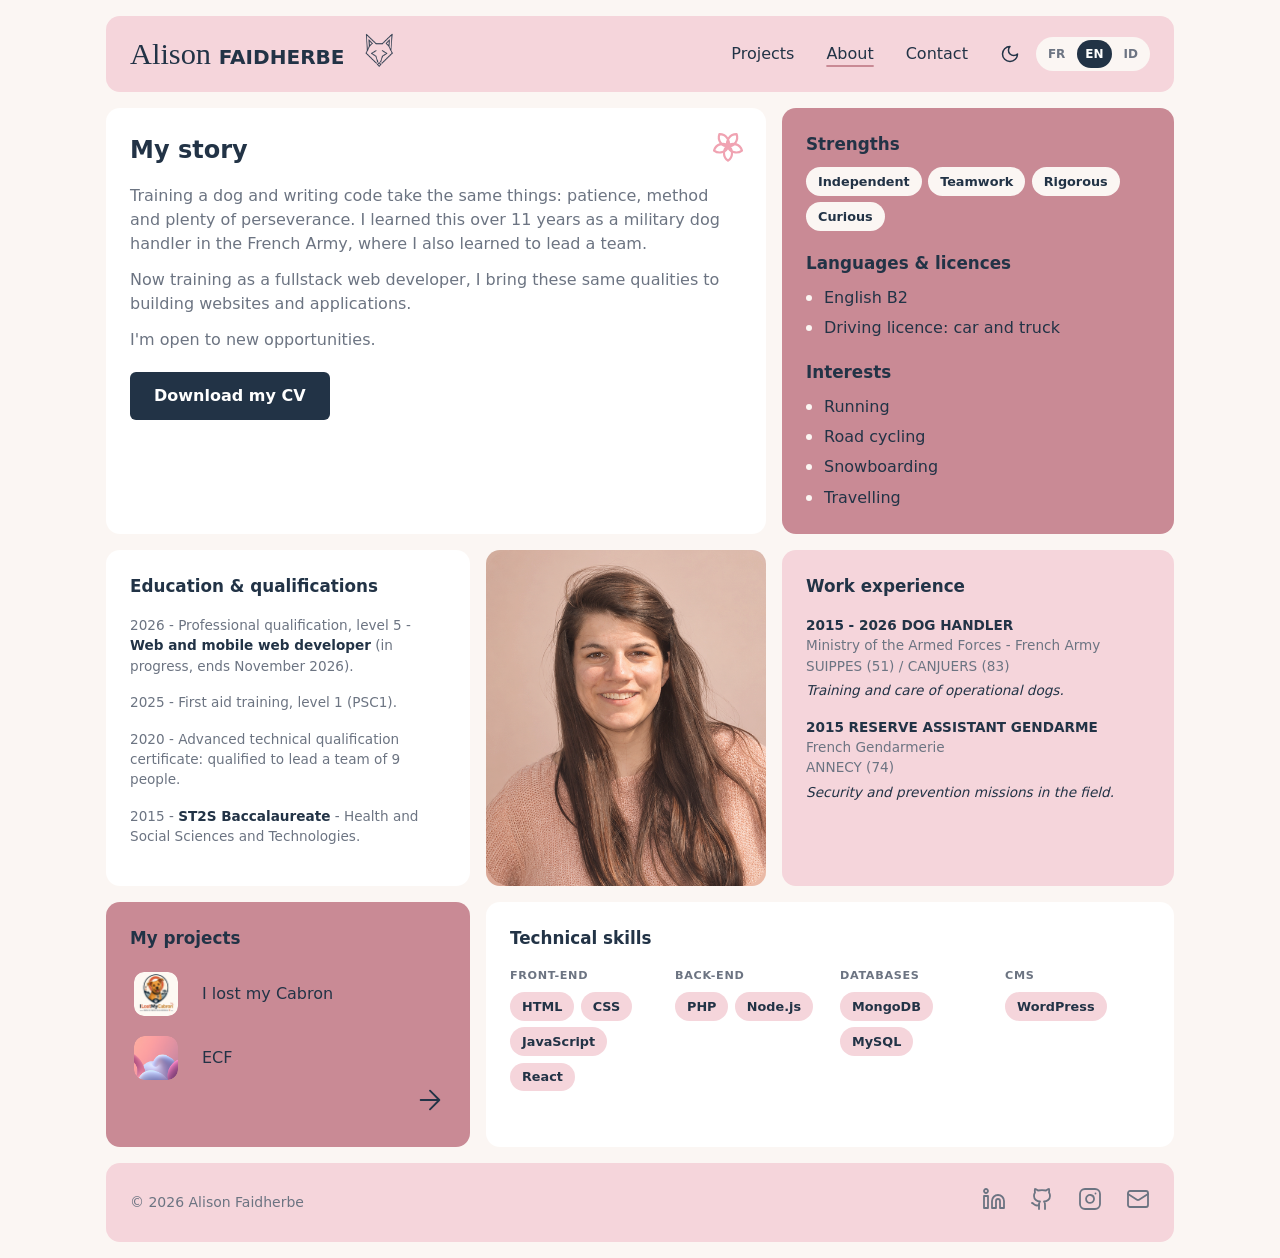
==== a-propos.html @ 69f11a5d "Galeries : une capture à la fois, sur toute la largeur Les captures des carrousels sont plus grandes" ====
<!DOCTYPE html>
<html lang="fr">
<head>
  <meta charset="UTF-8">
  <meta http-equiv="Content-Security-Policy" content="default-src 'self'; script-src 'self'; style-src 'self' https://fonts.googleapis.com; font-src https://fonts.gstatic.com; img-src 'self'; connect-src 'none'; form-action https://formspree.io; base-uri 'self'; object-src 'none'">
  <meta name="viewport" content="width=device-width, initial-scale=1.0">
  <title data-i18n="apropos.pageTitre">À propos · Alison Faidherbe</title>
  <meta name="description" data-i18n-attr="content:apropos.description" content="Parcours, formations et compétences d'Alison Faidherbe.">
  <link rel="preconnect" href="https://fonts.googleapis.com">
  <link rel="preconnect" href="https://fonts.gstatic.com" crossorigin>
  <link rel="stylesheet" href="https://fonts.googleapis.com/css2?family=Allura&family=Inter:wght@400;500;600;700;800&display=swap">
  <link rel="stylesheet" href="css/style.css?v=2026-09-29-3">
  <link rel="icon" type="image/png" href="assets/images/favicon.png">
  <script src="js/theme.js?v=2026-09-29-3"></script>
  <script src="js/traductions.js?v=2026-09-29-3" defer></script>
  <script src="js/main.js?v=2026-09-29-3" defer></script>
</head>
<body>

  <header class="entete carte carte--rose">
    <a class="logo" href="index.html"><span>Alison <strong>FAIDHERBE</strong></span><img class="logo__renard" src="assets/images/logo-renard.png" alt=""></a>
    <ul class="langues" aria-label="Langue" data-i18n-attr="aria-label:langues.label">
      <li><button type="button" data-langue="fr" lang="fr" aria-pressed="true" title="Français">FR</button></li>
      <li><button type="button" data-langue="en" lang="en" aria-pressed="false" title="English">EN</button></li>
      <li><button type="button" data-langue="id" lang="id" aria-pressed="false" title="Bahasa Indonesia">ID</button></li>
    </ul>
    <button class="burger" type="button" aria-expanded="false" aria-controls="menu" aria-label="Ouvrir le menu">
      <svg class="icone" viewBox="0 0 24 24" aria-hidden="true"><path d="M4 6h16M4 12h16M4 18h16"/></svg>
    </button>
    <nav class="menu" id="menu" aria-label="Navigation principale" data-i18n-attr="aria-label:nav.label">
      <ul>
        <li><a href="projets.html" data-i18n="nav.projets">Projets</a></li>
        <li><a href="a-propos.html" aria-current="page" data-i18n="nav.apropos">À propos</a></li>
        <li><a href="contact.html" data-i18n="nav.contact">Contact</a></li>
        <li>
          <button class="theme" type="button" data-sombre="false">
            <svg class="icone theme__lune" viewBox="0 0 24 24" aria-hidden="true"><path d="M12 3a6 6 0 0 0 9 9 9 9 0 1 1-9-9z"/></svg>
            <svg class="icone theme__soleil" viewBox="0 0 24 24" aria-hidden="true"><circle cx="12" cy="12" r="4"/><path d="M12 2v2M12 20v2M4.9 4.9l1.4 1.4M17.7 17.7l1.4 1.4M2 12h2M20 12h2M4.9 19.1l1.4-1.4M17.7 6.3l1.4-1.4"/></svg>
            <span class="theme__texte" data-i18n="theme.sombre">Mode sombre</span>
            <span class="theme__texte" data-i18n="theme.clair">Mode clair</span>
          </button>
        </li>
      </ul>
    </nav>
  </header>

  <main class="grille-apropos">
    <h1 class="sr-only" data-i18n="apropos.h1">À propos de moi</h1>

    <section class="carte histoire" aria-labelledby="titre-histoire">
      <svg class="icone fleur" viewBox="0 0 24 24" aria-hidden="true">
        <path d="M16.7 5.53A5 5 0 1 0 19.61 14.47A5 5 0 1 0 12 20A5 5 0 1 0 4.39 14.47A5 5 0 1 0 7.3 5.53A5 5 0 1 0 16.7 5.53Z"/>
        <path d="M12 12V9.2M12 12l2.66-.87M12 12l1.65 2.27M12 12l-1.65 2.27M12 12l-2.66-.87"/>
      </svg>
      <h2 id="titre-histoire" data-i18n="histoire.titre">Mon histoire</h2>
      <p data-i18n="histoire.p1">Dresser un chien et écrire du code, ça demande la même chose : de la patience, de la méthode et beaucoup de persévérance. J'en ai fait l'expérience pendant 11 ans comme maître de chien dans l'Armée de Terre. J'ai également appris à encadrer une équipe.</p>
      <p data-i18n="histoire.p2">Aujourd'hui en formation de développeur web fullstack, je mets ces mêmes qualités au service de sites et d'applications.</p>
      <p data-i18n="histoire.p3">Je suis à l'écoute de nouvelles opportunités.</p>
      <a class="bouton" href="assets/CV_Alison_Faidherbe_web.pdf?v=2026-09-29-3" download data-i18n="cv" data-i18n-attr="href:cv.lien">Télécharger mon CV</a>
    </section>

    <section class="carte carte--vieux-rose profil" aria-label="Profil" data-i18n-attr="aria-label:profil.label">
      <section aria-labelledby="titre-atouts">
        <h2 id="titre-atouts" data-i18n="atouts.titre">Atouts</h2>
        <ul class="etiquettes">
          <li data-i18n="atouts.autonome">Autonome</li>
          <li data-i18n="atouts.equipe">Travail en équipe</li>
          <li data-i18n="atouts.rigoureuse">Rigoureuse</li>
          <li data-i18n="atouts.curieuse">Curieuse</li>
        </ul>
      </section>
      <section aria-labelledby="titre-divers">
        <h2 id="titre-divers" data-i18n="divers.titre">Langues &amp; permis</h2>
        <ul class="liste-points">
          <li data-i18n="divers.anglais">Anglais B2</li>
          <li data-i18n="divers.permis">Permis B et C</li>
        </ul>
      </section>
      <section aria-labelledby="titre-interets">
        <h2 id="titre-interets" data-i18n="interets.titre">Centres d'intérêt</h2>
        <ul class="liste-points">
          <li data-i18n="interets.course">Course à pied</li>
          <li data-i18n="interets.velo">Vélo de route</li>
          <li data-i18n="interets.snowboard">Snowboard</li>
          <li data-i18n="interets.voyages">Voyages</li>
        </ul>
      </section>
    </section>

    <section class="carte formations" aria-labelledby="titre-formations">
      <h2 id="titre-formations" data-i18n="formations.titre">Formations &amp; diplômes</h2>
      <ol class="parcours">
        <li data-i18n="formation.2026"><time>2026</time> - Titre professionnel niveau 5 - <strong>Développeur web et web mobile</strong> (en cours, fin novembre 2026).</li>
        <li data-i18n="formation.2025"><time>2025</time> - Prévention Secours Civiques niveau 1.</li>
        <li data-i18n="formation.2020"><time>2020</time> - Certificat de qualification technique supérieur : permet de diriger une équipe de 9 personnes.</li>
        <li data-i18n="formation.2015"><time>2015</time> - <strong>Baccalauréat ST2S</strong> - Sciences et technologies de la Santé et du Social.</li>
      </ol>
    </section>

    <figure class="carte photo">
      <img src="assets/images/photo.png" alt="Photo d'Alison Faidherbe" data-i18n-attr="alt:photo.alt">
    </figure>

    <section class="carte carte--rose experiences" aria-labelledby="titre-experiences">
      <h2 id="titre-experiences" data-i18n="experiences.titre">Expériences professionnelles</h2>
      <ol class="parcours">
        <li>
          <article>
            <h3><time>2015 - 2026</time> <span data-i18n="exp1.titre">Maître de chien</span></h3>
            <p data-i18n="exp1.lieu">Ministère des Armées - Armée de Terre</p>
            <p>SUIPPES (51) / CANJUERS (83)</p>
            <p class="mission" data-i18n="exp1.mission">Dressage, entraînement et suivi de chiens opérationnels.</p>
          </article>
        </li>
        <li>
          <article>
            <h3><time>2015</time> <span data-i18n="exp2.titre">Gendarme adjoint de réserve</span></h3>
            <p data-i18n="exp2.lieu">Gendarmerie</p>
            <p>ANNECY (74)</p>
            <p class="mission" data-i18n="exp2.mission">Missions de sécurité et de prévention sur le terrain.</p>
          </article>
        </li>
      </ol>
    </section>

    <section class="carte carte--vieux-rose projets-apercu projets-apercu--compact" aria-labelledby="titre-projets">
      <h2 id="titre-projets" data-i18n="projets.titre">Mes projets</h2>
      <ul class="liste-projets">
        <li>
          <a href="projets.html#cabron">
            <img src="assets/images/logo-cabron.png" alt="">
            I lost my Cabron
          </a>
        </li>
        <li>
          <a href="projets.html#ecf">
            <img src="assets/images/vignette-ecf.png" alt="">
            ECF
          </a>
        </li>
      </ul>
      <a class="lien-fleche" href="projets.html" aria-label="Voir tous mes projets" data-i18n-attr="aria-label:projets.voirTous">
        <svg class="icone" viewBox="0 0 24 24" aria-hidden="true"><path d="M5 12h14M12 5l7 7-7 7"/></svg>
      </a>
    </section>

    <section class="carte competences competences--detail" aria-labelledby="titre-competences">
      <h2 id="titre-competences" data-i18n="competences.technique">Compétences techniques</h2>
      <ul class="groupes">
        <li>
          <h3>Front-end</h3>
          <ul class="etiquettes">
            <li>HTML</li>
            <li>CSS</li>
            <li>JavaScript</li>
            <li>React</li>
          </ul>
        </li>
        <li>
          <h3>Back-end</h3>
          <ul class="etiquettes">
            <li>PHP</li>
            <li>Node.js</li>
          </ul>
        </li>
        <li>
          <h3 data-i18n="competences.bdd">Bases de données</h3>
          <ul class="etiquettes">
            <li>MongoDB</li>
            <li>MySQL</li>
          </ul>
        </li>
        <li>
          <h3>CMS</h3>
          <ul class="etiquettes">
            <li>WordPress</li>
          </ul>
        </li>
      </ul>
    </section>

  </main>

  <footer class="pied carte carte--rose">
    <p>© 2026 Alison Faidherbe</p>
    <ul class="reseaux">
      <li>
        <a href="https://www.linkedin.com/in/alliiissonnee" target="_blank" rel="noopener" aria-label="LinkedIn">
          <svg class="icone" viewBox="0 0 24 24" aria-hidden="true"><path d="M16 8a6 6 0 0 1 6 6v7h-4v-7a2 2 0 0 0-4 0v7h-4v-7a6 6 0 0 1 6-6z"/><rect x="2" y="9" width="4" height="12"/><circle cx="4" cy="4" r="2"/></svg>
        </a>
      </li>
      <li>
        <a href="https://github.com/Alliiissonnee" target="_blank" rel="noopener" aria-label="GitHub">
          <svg class="icone" viewBox="0 0 24 24" aria-hidden="true"><path d="M15 22v-4a4.8 4.8 0 0 0-1-3.5c3 0 6-2 6-5.5.08-1.25-.27-2.48-1-3.5.28-1.15.28-2.35 0-3.5 0 0-1 0-3 1.5-2.64-.5-5.36-.5-8 0C6 2 5 2 5 2c-.3 1.15-.3 2.35 0 3.5A5.4 5.4 0 0 0 4 9c0 3.5 3 5.5 6 5.5-.39.49-.68 1.05-.85 1.65-.17.6-.22 1.23-.15 1.85v4"/><path d="M9 18c-4.51 2-5-2-7-2"/></svg>
        </a>
      </li>
      <li>
        <a href="https://www.instagram.com/alliissonnee/" target="_blank" rel="noopener" aria-label="Instagram">
          <svg class="icone" viewBox="0 0 24 24" aria-hidden="true"><rect x="2" y="2" width="20" height="20" rx="5"/><path d="M16 11.37A4 4 0 1 1 12.63 8 4 4 0 0 1 16 11.37z"/><path d="M17.5 6.5h.01"/></svg>
        </a>
      </li>
      <li>
        <a href="contact.html" aria-label="M'envoyer un message" data-i18n-attr="aria-label:footer.email">
          <svg class="icone" viewBox="0 0 24 24" aria-hidden="true"><rect x="2" y="4" width="20" height="16" rx="2"/><path d="m22 7-8.97 5.7a1.94 1.94 0 0 1-2.06 0L2 7"/></svg>
        </a>
      </li>
    </ul>
  </footer>

</body>
</html>
---- css/style.css ----
/* ==========================================================
   Variables
   ========================================================== */
:root {
  --creme: #fbf6f3;
  --blanc: #ffffff;
  --rose-clair: #f5d5db;
  --rose-survol: #efc5cd;
  --vieux-rose: #c98a95;
  --fleur: #f0a3b2;
  --marine: #223346;
  --ardoise: #6c7482;

  --police: "Inter", system-ui, sans-serif;
  --police-deco: "Allura", cursive;

  --rayon: 14px;
  --espace: 1rem;

  color-scheme: light;
}

/* Mode sombre : mêmes variables, couleurs inversées.
   Automatique selon l'appareil, sauf si le visiteur a choisi avec le bouton. */
@media (prefers-color-scheme: dark) {
  :root:not([data-theme="light"]) {
    --creme: #1c1719;
    --blanc: #2a2326;
    --rose-clair: #3b2b31;
    --rose-survol: #4a3640;
    --vieux-rose: #6b4550;
    --fleur: #f0a3b2;
    --marine: #f4e9ec;
    --ardoise: #b9adb2;

    color-scheme: dark;
  }
}

:root[data-theme="dark"] {
  --creme: #1c1719;
  --blanc: #2a2326;
  --rose-clair: #3b2b31;
  --rose-survol: #4a3640;
  --vieux-rose: #6b4550;
  --fleur: #f0a3b2;
  --marine: #f4e9ec;
  --ardoise: #b9adb2;

  color-scheme: dark;
}

/* ==========================================================
   Base
   ========================================================== */
*,
*::before,
*::after {
  box-sizing: border-box;
}

body {
  max-width: 1100px;
  min-height: 100vh;
  margin: 0 auto;
  padding: var(--espace);
  display: flex;
  flex-direction: column;
  gap: var(--espace);
  font-family: var(--police);
  line-height: 1.5;
  color: var(--marine);
  background: var(--creme);
}

main {
  flex: 1;
}

h1, h2, h3, p, ul, ol, figure {
  margin: 0;
}

ul, ol {
  padding: 0;
  list-style: none;
}

img {
  display: block;
  max-width: 100%;
}

a {
  color: inherit;
  text-decoration: none;
}

:focus-visible {
  outline: 2px solid var(--marine);
  outline-offset: 3px;
}

/* Champ piège anti-spam du formulaire de contact */
.piege {
  display: none;
}

/* Texte lu par les lecteurs d'écran mais invisible */
.sr-only {
  position: absolute;
  width: 1px;
  height: 1px;
  overflow: hidden;
  clip: rect(0 0 0 0);
  white-space: nowrap;
}

/* ==========================================================
   Composants communs
   ========================================================== */
.carte {
  padding: 1.5rem;
  border-radius: var(--rayon);
  background: var(--blanc);
}

.carte--rose {
  background: var(--rose-clair);
}

.carte--vieux-rose {
  background: var(--vieux-rose);
}

.carte h2 {
  margin-bottom: 1rem;
  font-size: 1.05rem;
  font-weight: 700;
}

.icone {
  width: 24px;
  height: 24px;
  flex-shrink: 0;
  fill: none;
  stroke: currentColor;
  stroke-width: 1.8;
  stroke-linecap: round;
  stroke-linejoin: round;
  transition: transform 0.2s;
}

.fleur {
  width: 44px;
  height: 44px;
  color: var(--fleur);
  stroke-width: 1.2;
}

.lien-fleche {
  display: block;
  width: fit-content;
  margin: 0.5rem 0 0 auto;
  color: var(--ardoise);
}

.lien-fleche .icone {
  width: 32px;
  height: 32px;
  stroke-width: 1.4;
}

.lien-fleche:hover .icone {
  transform: translateX(4px);
}

/* ==========================================================
   Entête
   ========================================================== */
.entete {
  position: relative;
  display: flex;
  align-items: center;
  justify-content: space-between;
  gap: var(--espace);
  padding-block: 1.25rem;
}

/* "Alison" en police manuscrite, "FAIDHERBE" en Inter */
.logo {
  display: flex;
  align-items: center;
  gap: 1rem;
  font-family: var(--police-deco);
  font-size: 1.9rem;
  line-height: 1;
}

/* Remonté un peu : Allura laisse de la place sous les lettres, le nom paraît plus haut que sa boîte */
.logo__renard {
  width: 36px;
  height: 36px;
  transform: translateY(-4px);
}

.logo span {
  white-space: nowrap;
}

/* Le renard est bleu marine : on l'éclaircit en mode sombre */
@media (prefers-color-scheme: dark) {
  :root:not([data-theme="light"]) .logo__renard {
    filter: invert(1) brightness(1.1);
  }
}

:root[data-theme="dark"] .logo__renard {
  filter: invert(1) brightness(1.1);
}

/* Bouton mode sombre : icône seule sur ordinateur, avec texte dans le menu mobile */
.theme {
  display: flex;
  align-items: center;
  gap: 0.5rem;
  padding: 0;
  border: 0;
  font: inherit;
  color: inherit;
  background: none;
  cursor: pointer;
}

.theme .icone {
  width: 20px;
  height: 20px;
}

/* On affiche l'icône et le texte du mode vers lequel on peut passer */
.theme__soleil,
.theme [data-i18n="theme.clair"],
.theme[data-sombre="true"] .theme__lune,
.theme[data-sombre="true"] [data-i18n="theme.sombre"] {
  display: none;
}

.theme[data-sombre="true"] .theme__soleil,
.theme[data-sombre="true"] [data-i18n="theme.clair"] {
  display: block;
}

.theme__texte {
  position: absolute;
  width: 1px;
  height: 1px;
  overflow: hidden;
  clip: rect(0 0 0 0);
  white-space: nowrap;
}

/* Allura est petite : "Alison" est agrandi, "FAIDHERBE" garde sa taille */
.logo strong {
  font-family: var(--police);
  font-size: 0.66em;
}

.menu {
  margin-left: auto;
}

.menu ul {
  display: flex;
  align-items: center;
  gap: 2rem;
}

/* Sélecteur de langue : affiché après le menu sur ordinateur */
.langues {
  order: 1;
  display: flex;
  gap: 0.15rem;
  padding: 0.2rem;
  border-radius: 999px;
  background: var(--creme);
}

.langues button {
  padding: 0.3rem 0.55rem;
  border: 0;
  border-radius: 999px;
  font: inherit;
  font-size: 0.75rem;
  font-weight: 600;
  color: var(--ardoise);
  background: none;
  cursor: pointer;
  transition: background 0.2s, color 0.2s;
}

.langues button:hover {
  color: var(--marine);
}

.langues button[aria-pressed="true"] {
  color: var(--blanc);
  background: var(--marine);
}

.menu a:hover,
.menu a[aria-current="page"] {
  text-decoration: underline 2px var(--vieux-rose);
  text-underline-offset: 6px;
}

.burger {
  display: none;
  padding: 0.25rem;
  border: 0;
  background: none;
  color: inherit;
  cursor: pointer;
}

/* ==========================================================
   Pied de page
   ========================================================== */
.pied {
  display: flex;
  flex-wrap: wrap;
  align-items: center;
  justify-content: space-between;
  gap: var(--espace);
}

.pied p {
  font-size: 0.875rem;
  color: var(--ardoise);
}

.pied.carte--vieux-rose p {
  color: var(--marine);
}

.reseaux {
  display: flex;
  gap: 1.5rem;
}

.reseaux a {
  display: block;
  color: var(--ardoise);
  transition: color 0.2s;
}

.pied.carte--vieux-rose .reseaux a {
  color: var(--marine);
}

.reseaux a:hover {
  color: var(--marine);
}

.reseaux a:hover .icone {
  transform: translateY(-3px);
}

/* ==========================================================
   Compétences (étiquettes)
   ========================================================== */
.groupes {
  display: grid;
  gap: 1.25rem;
}

.groupes h3 {
  margin-bottom: 0.5rem;
  font-size: 0.7rem;
  font-weight: 700;
  letter-spacing: 0.06em;
  text-transform: uppercase;
}

.etiquettes {
  display: flex;
  flex-wrap: wrap;
  gap: 0.4rem;
}

.etiquettes li {
  padding: 0.3rem 0.75rem;
  border-radius: 999px;
  font-size: 0.8rem;
  font-weight: 600;
  color: var(--marine);
  background: var(--creme);
}

/* Page à propos : carte blanche, 3 colonnes */
.competences--detail .groupes {
  grid-template-columns: repeat(4, 1fr);
}

.competences--detail h3 {
  color: var(--ardoise);
}

.competences--detail .etiquettes li {
  background: var(--rose-clair);
}

/* ==========================================================
   Aperçu des projets (accueil + à propos)
   ========================================================== */
.liste-projets {
  display: grid;
  grid-template-columns: 1fr 1fr;
  gap: 0.75rem 2rem;
}

.liste-projets a {
  display: flex;
  align-items: center;
  gap: 1.5rem;
  padding: 0.25rem;
  border-radius: 10px;
  transition: background 0.2s;
}

.liste-projets a:hover {
  background: var(--creme);
}

.liste-projets img {
  width: 44px;
  height: 44px;
  border-radius: 10px;
  object-fit: cover;
}

.projets-apercu--compact .liste-projets {
  grid-template-columns: 1fr;
}

/* Seulement les noms de projets : la flèche garde juste sa petite animation */
.projets-apercu--compact .liste-projets a:hover {
  background: var(--rose-clair);
}

.projets-apercu--compact .lien-fleche {
  color: var(--marine);
}

/* ==========================================================
   Photo
   ========================================================== */
.photo {
  padding: 0;
  overflow: hidden;
  background: var(--rose-clair);
}

.photo img {
  width: 100%;
  height: 100%;
  object-fit: cover;
}

/* ==========================================================
   Page d'accueil
   ========================================================== */
.grille-accueil {
  display: grid;
  grid-template-columns: 1.9fr 1fr 1fr 1.7fr;
  gap: var(--espace);
}

.presentation {
  position: relative;
  min-height: 220px;
  display: flex;
  align-items: flex-end;
}

.presentation .fleur {
  position: absolute;
  top: 1rem;
  right: 1rem;
}

.presentation h1 {
  font-size: clamp(1.75rem, 3vw, 2.25rem);
  font-weight: 400;
  line-height: 1.15;
}

.appel-contact {
  position: relative;
  grid-column: span 2;
  display: flex;
  flex-direction: column;
  justify-content: space-between;
  gap: 2rem;
  transition: background 0.2s;
}

.appel-contact .icone {
  position: absolute;
  top: 1.25rem;
  right: 1.25rem;
  width: 32px;
  height: 32px;
  color: var(--ardoise);
  stroke-width: 1.4;
}

.appel-contact:hover .icone {
  transform: translate(3px, -3px);
}

.accroche {
  font-size: 0.9rem;
  color: var(--ardoise);
}

.appel-contact__titre {
  font-size: clamp(2rem, 4.5vw, 3.25rem);
  font-weight: 800;
  line-height: 1.1;
}

.grille-accueil .projets-apercu {
  grid-column: span 3;
}

/* La flèche reste en bas de la carte */
.projets-apercu {
  display: flex;
  flex-direction: column;
}

.projets-apercu .lien-fleche {
  margin-top: auto;
}

/* ==========================================================
   Page projets
   ========================================================== */
.page-projets {
  display: grid;
  gap: var(--espace);
}

.projet {
  display: grid;
  grid-template-columns: 1fr 3fr;
  gap: var(--espace);
}

.projet--inverse {
  grid-template-columns: 1fr 1fr;
}

.projet__infos {
  display: flex;
  flex-direction: column;
  gap: 0.35rem;
}

.projet__type {
  font-size: 1.375rem;
  font-weight: 700;
  line-height: 1.2;
}

.projet .projet__infos h2 {
  margin: 0;
  font-size: 1.1rem;
  font-weight: 400;
  color: var(--ardoise);
}

.projet--inverse .projet__infos h2 {
  color: var(--marine);
}

/* Technologies du projet (ex. WordPress · WooCommerce) */
.projet__techno {
  font-size: 0.85rem;
  font-weight: 600;
  color: var(--ardoise);
}

/* Courte description du projet */
.projet__description {
  margin-top: 0.5rem;
  font-size: 0.9rem;
  line-height: 1.5;
  color: var(--ardoise);
}

.projet--inverse .projet__description {
  max-width: 40ch;
  color: var(--marine);
}

/* Étiquette "Projet en cours" */
.projet__statut {
  width: fit-content;
  margin-top: 0.5rem;
  padding: 0.2rem 0.75rem;
  border-radius: 999px;
  font-size: 0.8rem;
  font-weight: 600;
  color: var(--marine);
  background: var(--rose-clair);
}

.projet__logo {
  width: 75%;
  max-width: 160px;
  margin: 1.5rem auto 0;
  border-radius: 10px;
}

.projet__lien {
  margin-top: auto;
  padding-top: 1rem;
  font-weight: 600;
  text-decoration: underline;
  text-underline-offset: 4px;
}

.projet--inverse .projet__infos {
  min-height: 240px;
}

.projet--inverse .projet__lien {
  align-self: flex-end;
  max-width: 16ch;
  font-weight: 500;
  text-decoration: none;
}

.projet--inverse .projet__lien:hover {
  text-decoration: underline;
}

/* Galerie qui défile horizontalement */
.projet__galerie {
  display: flex;
  align-items: center;
  gap: var(--espace);
  overflow-x: auto;
  scroll-snap-type: x mandatory;
  scroll-padding: 1.5rem;
}

/* Une capture à la fois, sur toute la largeur : les flèches font défiler */
.projet__galerie li {
  flex: 0 0 100%;
  scroll-snap-align: start;
}

/* Les captures gardent leurs proportions : jamais coupées sur les côtés */
.projet__galerie img,
.projet__apercu img {
  width: 100%;
  height: auto;
  border-radius: 10px;
  background: var(--creme);
}

/* Carrousel : la galerie + ses flèches (pas d'effet au survol) */
.carrousel {
  position: relative;
  min-width: 0;
}

.carrousel .projet__galerie {
  height: 100%;
  gap: 1.5rem; /* = marge de la carte : la capture suivante reste cachée */
  scroll-behavior: smooth;
}

.carrousel__fleche {
  position: absolute;
  top: 50%;
  display: grid;
  place-items: center;
  width: 40px;
  height: 40px;
  padding: 0;
  border: none;
  border-radius: 50%;
  color: var(--marine);
  background: var(--creme);
  box-shadow: 0 2px 6px rgb(34 51 70 / 0.15);
  cursor: pointer;
  transform: translateY(-50%);
  transition: opacity 0.2s;
}

.carrousel__fleche--precedent {
  left: 0.5rem;
}

.carrousel__fleche--suivant {
  right: 0.5rem;
}

.carrousel__fleche:disabled {
  opacity: 0;
  pointer-events: none;
}

/* Une seule capture : elle prend toute la largeur, sans être recadrée */
.projet__galerie li:only-child {
  flex-basis: 100%;
}

.projet__galerie li:only-child img {
  height: auto;
  aspect-ratio: auto;
  object-fit: contain;
}

.projet__apercu {
  display: flex;
  align-items: center;
  padding: 0.75rem;
}

.projet__apercu img {
  height: auto;
  aspect-ratio: auto;
}

/* Capture verticale (jeu mobile) : centrée et limitée en hauteur */
.projet__apercu--portrait {
  justify-content: center;
  background: var(--rose-clair);
}

/* Le ratio recadre les bandes blanches autour du jeu */
.projet__apercu--portrait img {
  width: auto;
  height: 380px;
  aspect-ratio: 43 / 80;
  object-fit: cover;
}

/* ==========================================================
   Page contact
   ========================================================== */
.page-contact {
  display: grid;
  grid-template-columns: 1fr 1fr;
  gap: var(--espace);
}

.formulaire-contact h1 {
  margin-bottom: 1.5rem;
  font-size: 1.75rem;
  font-weight: 800;
}

.formulaire-contact form {
  display: grid;
  gap: 1rem;
}

.formulaire-contact form p {
  display: grid;
  gap: 0.35rem;
}

.formulaire-contact label {
  font-size: 0.8rem;
}

.formulaire-contact input,
.formulaire-contact textarea {
  padding: 0.6rem 0.75rem;
  border: 1px solid transparent;
  border-radius: 6px;
  font: inherit;
  color: var(--marine);
  background: var(--blanc);
}

.formulaire-contact input:focus,
.formulaire-contact textarea:focus {
  border-color: var(--marine);
  outline: none;
}

.formulaire-contact textarea {
  min-height: 110px;
  resize: vertical;
}

.bouton {
  padding: 0.75rem;
  border: 0;
  border-radius: 6px;
  font: inherit;
  font-weight: 600;
  color: var(--blanc);
  background: var(--marine);
  cursor: pointer;
  transition: background 0.2s;
}

.bouton:hover {
  background: var(--ardoise);
}

.illustration {
  display: flex;
  align-items: center;
  justify-content: center;
}

.illustration img {
  max-height: 420px;
  object-fit: contain;
}

/* ==========================================================
   Page à propos
   ========================================================== */
.grille-apropos {
  display: grid;
  grid-template-columns: 1.3fr 1fr 1.4fr;
  gap: var(--espace);
}

.grille-apropos .photo {
  min-height: 260px;
}

.histoire {
  position: relative;
  grid-column: span 2;
  display: flex;
  flex-direction: column;
  align-items: flex-start;
  gap: 0.75rem;
  color: var(--ardoise);
}

.histoire h2 {
  margin-bottom: 0.25rem;
  font-size: 1.5rem;
  color: var(--marine);
}

.histoire .fleur {
  position: absolute;
  top: 1rem;
  right: 1rem;
}

.histoire .bouton {
  margin-top: 0.5rem;
  padding-inline: 1.5rem;
}

/* Carte profil : atouts, langues & permis, centres d'intérêt */
.profil {
  display: grid;
  align-content: start;
  gap: 1.25rem;
}

.profil h2 {
  margin-bottom: 0.6rem;
}

.liste-points {
  display: grid;
  gap: 0.4rem;
  font-weight: 500;
}

.liste-points li {
  display: flex;
  align-items: center;
  gap: 0.75rem;
}

.liste-points li::before {
  content: "";
  width: 6px;
  height: 6px;
  border-radius: 50%;
  background: var(--creme);
}

.mission {
  margin-top: 0.25rem;
  font-style: italic;
  color: var(--marine);
}

.competences--detail {
  grid-column: span 2;
}

.parcours {
  display: grid;
  gap: 1rem;
  font-size: 0.85rem;
  color: var(--ardoise);
}

.parcours h3 {
  font-size: 0.85rem;
  font-weight: 700;
  text-transform: uppercase;
  color: var(--marine);
}

.parcours strong {
  color: var(--marine);
}

/* ==========================================================
   Mobile
   ========================================================== */
@media (max-width: 760px) {
  .burger {
    display: block;
  }

  .entete {
    gap: 0.5rem;
  }

  .logo {
    gap: 0.75rem;
    font-size: 1.4rem;
  }

  .logo__renard {
    width: 26px;
    height: 26px;
  }

  .langues {
    order: 0;
    margin-left: auto;
  }

  .langues button {
    padding: 0.25rem 0.45rem;
  }

  .menu {
    display: none;
    position: absolute;
    top: calc(100% + 0.5rem);
    left: 0;
    right: 0;
    z-index: 10;
    padding: 1.25rem 1.5rem;
    border-radius: var(--rayon);
    background: var(--rose-clair);
    box-shadow: 0 8px 24px rgb(34 51 70 / 0.12);
  }

  .entete.menu-ouvert .menu {
    display: block;
  }

  /* Pied de page : réseaux sociaux au-dessus du copyright */
  .pied {
    flex-direction: column;
    align-items: flex-start;
  }

  .reseaux {
    order: -1;
  }

  .menu ul {
    flex-direction: column;
    align-items: flex-start;
    gap: 0.75rem;
  }

  .theme__texte {
    position: static;
    width: auto;
    height: auto;
    overflow: visible;
    clip: auto;
  }

  .grille-accueil {
    grid-template-columns: 1fr 1fr;
  }

  .presentation,
  .grille-accueil .projets-apercu,
  .grille-accueil .competences {
    grid-column: 1 / -1;
  }

  .presentation {
    min-height: 180px;
  }

  .appel-contact {
    grid-column: auto;
    padding: 1rem;
  }

  .appel-contact__titre {
    font-size: 1.1rem;
  }

  .appel-contact .icone {
    top: 0.75rem;
    right: 0.75rem;
    width: 22px;
    height: 22px;
  }

  .accroche {
    max-width: 12ch;
    font-size: 0.7rem;
  }

  .photo {
    min-height: 180px;
  }

  .liste-projets {
    grid-template-columns: 1fr;
  }

  .projet,
  .projet--inverse,
  .page-contact,
  .grille-apropos {
    grid-template-columns: 1fr;
  }

  .competences--detail,
  .histoire {
    grid-column: auto;
  }

  .competences--detail .groupes {
    grid-template-columns: 1fr;
  }
}

@media (prefers-reduced-motion: reduce) {
  * {
    transition: none !important;
    scroll-behavior: auto !important;
  }
}

/* Petits téléphones : le renard reste dans l'onglet, le nom garde sa place */
@media (max-width: 420px) {
  .logo__renard {
    display: none;
  }

  .logo {
    font-size: 1.3rem;
  }
}
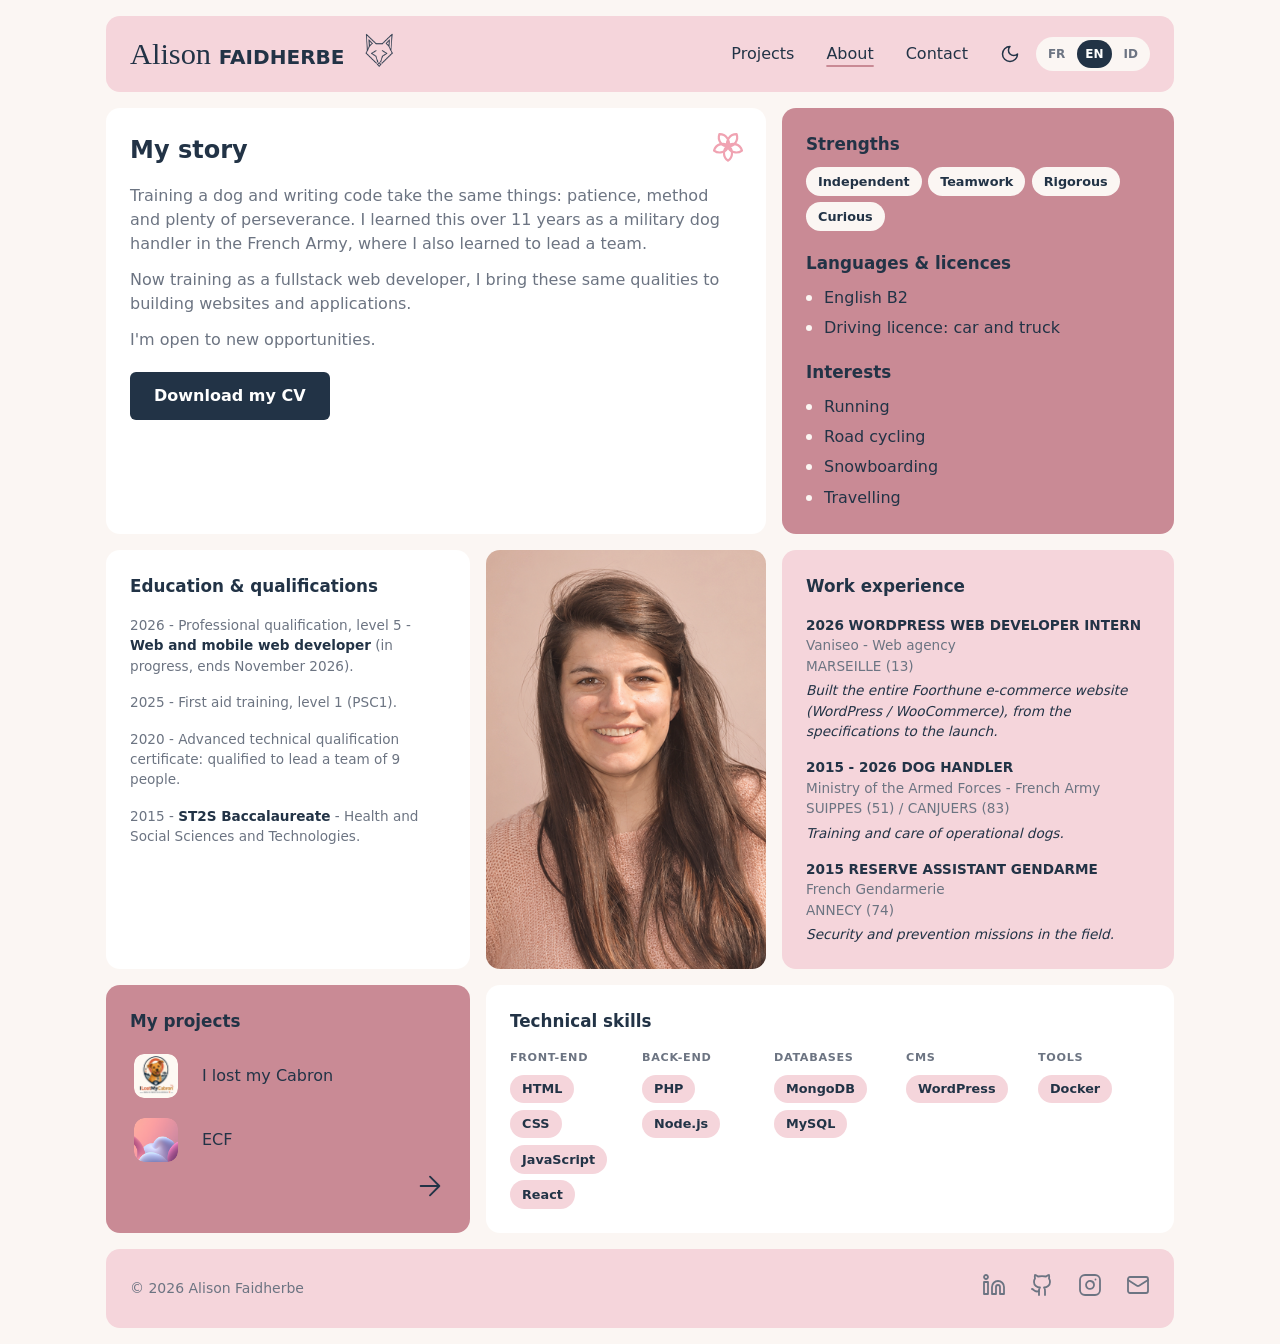
==== commit 470f9d66: "Nouveau CV (3 langues), stage Vaniseo et Docker sur le site - CV refait d'après le nouveau modèle d'" ====
--- a/a-propos.html
+++ b/a-propos.html
@@ -9,11 +9,11 @@
   <link rel="preconnect" href="https://fonts.googleapis.com">
   <link rel="preconnect" href="https://fonts.gstatic.com" crossorigin>
   <link rel="stylesheet" href="https://fonts.googleapis.com/css2?family=Allura&family=Inter:wght@400;500;600;700;800&display=swap">
-  <link rel="stylesheet" href="css/style.css?v=2026-09-29-3">
+  <link rel="stylesheet" href="css/style.css?v=2026-10-19-2">
   <link rel="icon" type="image/png" href="assets/images/favicon.png">
-  <script src="js/theme.js?v=2026-09-29-3"></script>
-  <script src="js/traductions.js?v=2026-09-29-3" defer></script>
-  <script src="js/main.js?v=2026-09-29-3" defer></script>
+  <script src="js/theme.js?v=2026-10-19-2"></script>
+  <script src="js/traductions.js?v=2026-10-19-2" defer></script>
+  <script src="js/main.js?v=2026-10-19-2" defer></script>
 </head>
 <body>
 
@@ -56,7 +56,7 @@
       <p data-i18n="histoire.p1">Dresser un chien et écrire du code, ça demande la même chose : de la patience, de la méthode et beaucoup de persévérance. J'en ai fait l'expérience pendant 11 ans comme maître de chien dans l'Armée de Terre. J'ai également appris à encadrer une équipe.</p>
       <p data-i18n="histoire.p2">Aujourd'hui en formation de développeur web fullstack, je mets ces mêmes qualités au service de sites et d'applications.</p>
       <p data-i18n="histoire.p3">Je suis à l'écoute de nouvelles opportunités.</p>
-      <a class="bouton" href="assets/CV_Alison_Faidherbe_web.pdf?v=2026-09-29-3" download data-i18n="cv" data-i18n-attr="href:cv.lien">Télécharger mon CV</a>
+      <a class="bouton" href="assets/CV_Alison_Faidherbe_web.pdf?v=2026-10-19-2" download data-i18n="cv" data-i18n-attr="href:cv.lien">Télécharger mon CV</a>
     </section>
 
     <section class="carte carte--vieux-rose profil" aria-label="Profil" data-i18n-attr="aria-label:profil.label">
@@ -106,6 +106,14 @@
       <ol class="parcours">
         <li>
           <article>
+            <h3><time>2026</time> <span data-i18n="exp0.titre">Stagiaire développeur web WordPress</span></h3>
+            <p data-i18n="exp0.lieu">Vaniseo - Agence web</p>
+            <p>MARSEILLE (13)</p>
+            <p class="mission" data-i18n="exp0.mission">Création complète du site e-commerce Foorthune (WordPress / WooCommerce), du cahier des charges à la mise en ligne.</p>
+          </article>
+        </li>
+        <li>
+          <article>
             <h3><time>2015 - 2026</time> <span data-i18n="exp1.titre">Maître de chien</span></h3>
             <p data-i18n="exp1.lieu">Ministère des Armées - Armée de Terre</p>
             <p>SUIPPES (51) / CANJUERS (83)</p>
@@ -176,6 +184,12 @@
             <li>WordPress</li>
           </ul>
         </li>
+        <li>
+          <h3 data-i18n="competences.outils">Outils</h3>
+          <ul class="etiquettes">
+            <li>Docker</li>
+          </ul>
+        </li>
       </ul>
     </section>
 
--- a/css/style.css
+++ b/css/style.css
@@ -398,7 +398,7 @@
 
 /* Page à propos : carte blanche, 3 colonnes */
 .competences--detail .groupes {
-  grid-template-columns: repeat(4, 1fr);
+  grid-template-columns: repeat(5, 1fr);
 }
 
 .competences--detail h3 {
@@ -618,8 +618,8 @@
 
 .projet__logo {
   width: 75%;
-  max-width: 160px;
-  margin: 1.5rem auto 0;
+  max-width: 110px;
+  margin: 1rem auto 0;
   border-radius: 10px;
 }
 
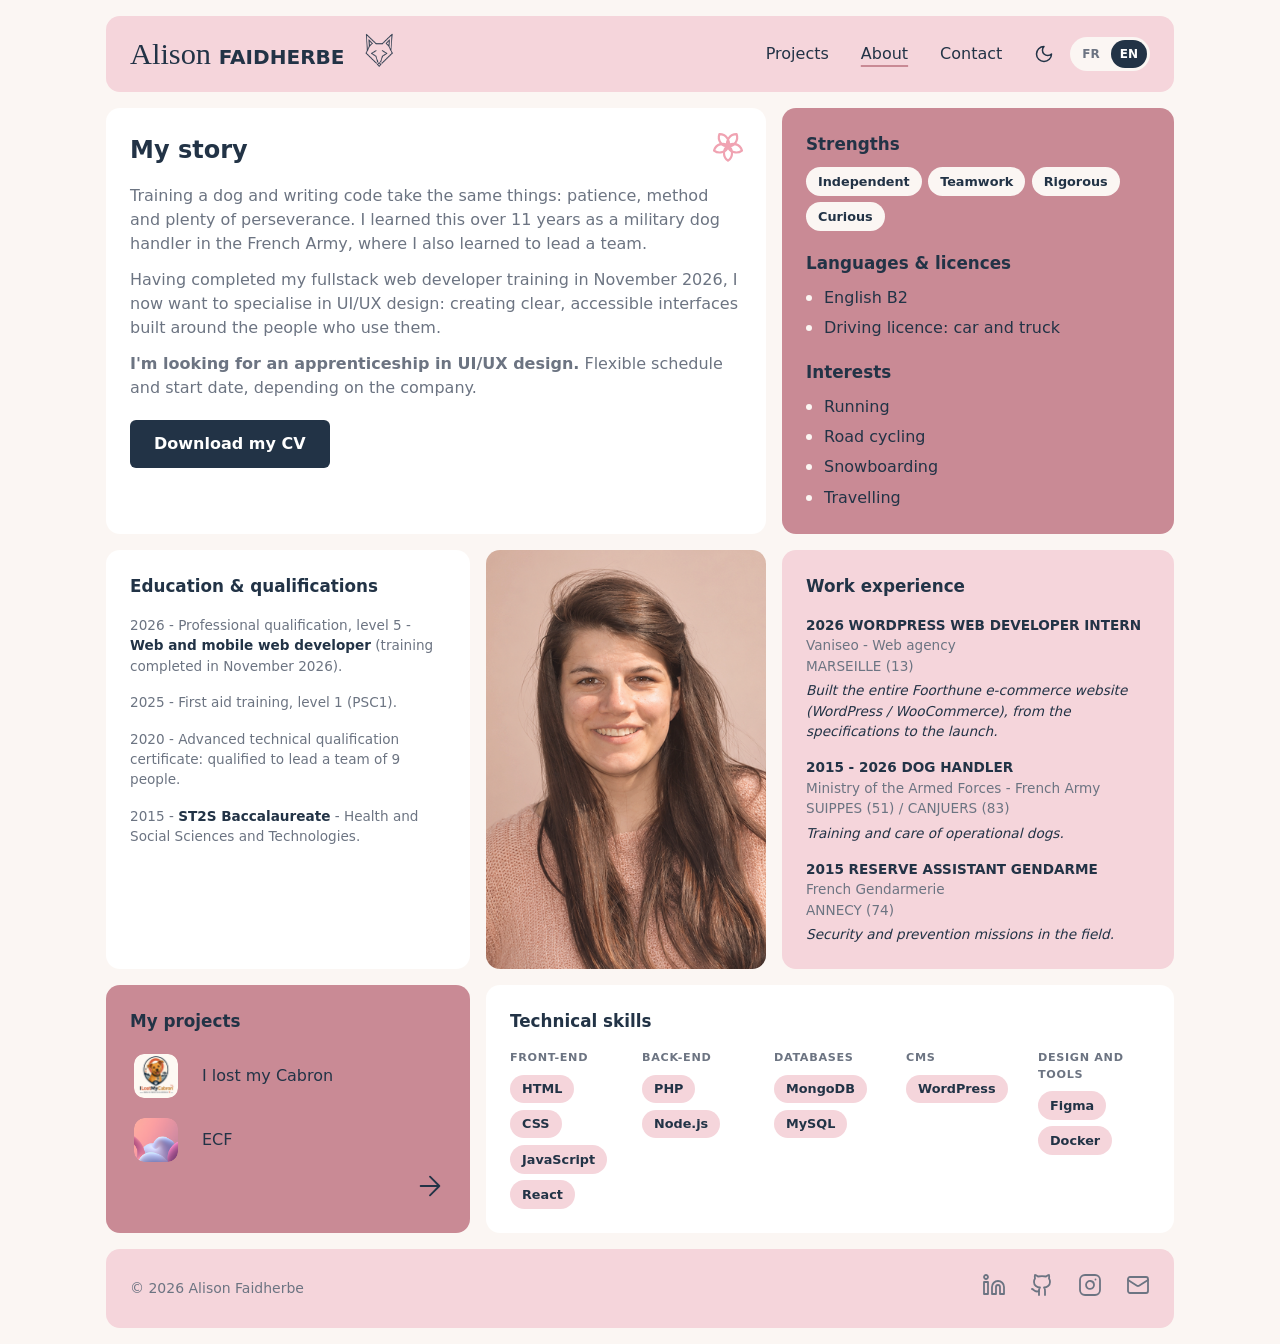
==== commit b394275a: "Recherche d'alternance UI/UX design, formation terminée, site en FR/EN - Accueil, À propos, CV : rec" ====
--- a/a-propos.html
+++ b/a-propos.html
@@ -9,11 +9,11 @@
   <link rel="preconnect" href="https://fonts.googleapis.com">
   <link rel="preconnect" href="https://fonts.gstatic.com" crossorigin>
   <link rel="stylesheet" href="https://fonts.googleapis.com/css2?family=Allura&family=Inter:wght@400;500;600;700;800&display=swap">
-  <link rel="stylesheet" href="css/style.css?v=2026-10-19-2">
+  <link rel="stylesheet" href="css/style.css?v=2026-11-23-2">
   <link rel="icon" type="image/png" href="assets/images/favicon.png">
-  <script src="js/theme.js?v=2026-10-19-2"></script>
-  <script src="js/traductions.js?v=2026-10-19-2" defer></script>
-  <script src="js/main.js?v=2026-10-19-2" defer></script>
+  <script src="js/theme.js?v=2026-11-23-2"></script>
+  <script src="js/traductions.js?v=2026-11-23-2" defer></script>
+  <script src="js/main.js?v=2026-11-23-2" defer></script>
 </head>
 <body>
 
@@ -22,7 +22,6 @@
     <ul class="langues" aria-label="Langue" data-i18n-attr="aria-label:langues.label">
       <li><button type="button" data-langue="fr" lang="fr" aria-pressed="true" title="Français">FR</button></li>
       <li><button type="button" data-langue="en" lang="en" aria-pressed="false" title="English">EN</button></li>
-      <li><button type="button" data-langue="id" lang="id" aria-pressed="false" title="Bahasa Indonesia">ID</button></li>
     </ul>
     <button class="burger" type="button" aria-expanded="false" aria-controls="menu" aria-label="Ouvrir le menu">
       <svg class="icone" viewBox="0 0 24 24" aria-hidden="true"><path d="M4 6h16M4 12h16M4 18h16"/></svg>
@@ -54,9 +53,9 @@
       </svg>
       <h2 id="titre-histoire" data-i18n="histoire.titre">Mon histoire</h2>
       <p data-i18n="histoire.p1">Dresser un chien et écrire du code, ça demande la même chose : de la patience, de la méthode et beaucoup de persévérance. J'en ai fait l'expérience pendant 11 ans comme maître de chien dans l'Armée de Terre. J'ai également appris à encadrer une équipe.</p>
-      <p data-i18n="histoire.p2">Aujourd'hui en formation de développeur web fullstack, je mets ces mêmes qualités au service de sites et d'applications.</p>
-      <p data-i18n="histoire.p3">Je suis à l'écoute de nouvelles opportunités.</p>
-      <a class="bouton" href="assets/CV_Alison_Faidherbe_web.pdf?v=2026-10-19-2" download data-i18n="cv" data-i18n-attr="href:cv.lien">Télécharger mon CV</a>
+      <p data-i18n="histoire.p2">Après une formation de développeur web fullstack, terminée en novembre 2026, je souhaite me spécialiser en UI/UX design : concevoir des interfaces claires et accessibles, pensées pour celles et ceux qui les utilisent.</p>
+      <p data-i18n="histoire.p3"><strong>Je recherche une alternance en UI/UX design.</strong> Rythme et date de début flexibles, selon l'entreprise.</p>
+      <a class="bouton" href="assets/CV_Alison_Faidherbe_web.pdf?v=2026-11-23-2" download data-i18n="cv" data-i18n-attr="href:cv.lien">Télécharger mon CV</a>
     </section>
 
     <section class="carte carte--vieux-rose profil" aria-label="Profil" data-i18n-attr="aria-label:profil.label">
@@ -90,7 +89,7 @@
     <section class="carte formations" aria-labelledby="titre-formations">
       <h2 id="titre-formations" data-i18n="formations.titre">Formations &amp; diplômes</h2>
       <ol class="parcours">
-        <li data-i18n="formation.2026"><time>2026</time> - Titre professionnel niveau 5 - <strong>Développeur web et web mobile</strong> (en cours, fin novembre 2026).</li>
+        <li data-i18n="formation.2026"><time>2026</time> - Titre professionnel niveau 5 - <strong>Développeur web et web mobile</strong> (formation terminée en novembre 2026).</li>
         <li data-i18n="formation.2025"><time>2025</time> - Prévention Secours Civiques niveau 1.</li>
         <li data-i18n="formation.2020"><time>2020</time> - Certificat de qualification technique supérieur : permet de diriger une équipe de 9 personnes.</li>
         <li data-i18n="formation.2015"><time>2015</time> - <strong>Baccalauréat ST2S</strong> - Sciences et technologies de la Santé et du Social.</li>
@@ -185,8 +184,9 @@
           </ul>
         </li>
         <li>
-          <h3 data-i18n="competences.outils">Outils</h3>
-          <ul class="etiquettes">
+          <h3 data-i18n="competences.outils">Design et outils</h3>
+          <ul class="etiquettes">
+            <li>Figma</li>
             <li>Docker</li>
           </ul>
         </li>
--- a/css/style.css
+++ b/css/style.css
@@ -494,6 +494,15 @@
   line-height: 1.15;
 }
 
+/* Petite ligne au-dessus du titre : « Je recherche une » */
+.presentation__intro {
+  display: block;
+  margin-bottom: 0.35rem;
+  font-size: 1rem;
+  font-weight: 500;
+  letter-spacing: 0.02em;
+}
+
 .appel-contact {
   position: relative;
   grid-column: span 2;
@@ -629,6 +638,20 @@
   font-weight: 600;
   text-decoration: underline;
   text-underline-offset: 4px;
+}
+
+/* Plusieurs liens côte à côte (site en ligne + code) */
+.projet__liens {
+  display: flex;
+  flex-wrap: wrap;
+  gap: 0.5rem 1.5rem;
+  margin-top: auto;
+  padding-top: 1rem;
+}
+
+.projet__liens .projet__lien {
+  margin-top: 0;
+  padding-top: 0;
 }
 
 .projet--inverse .projet__infos {
